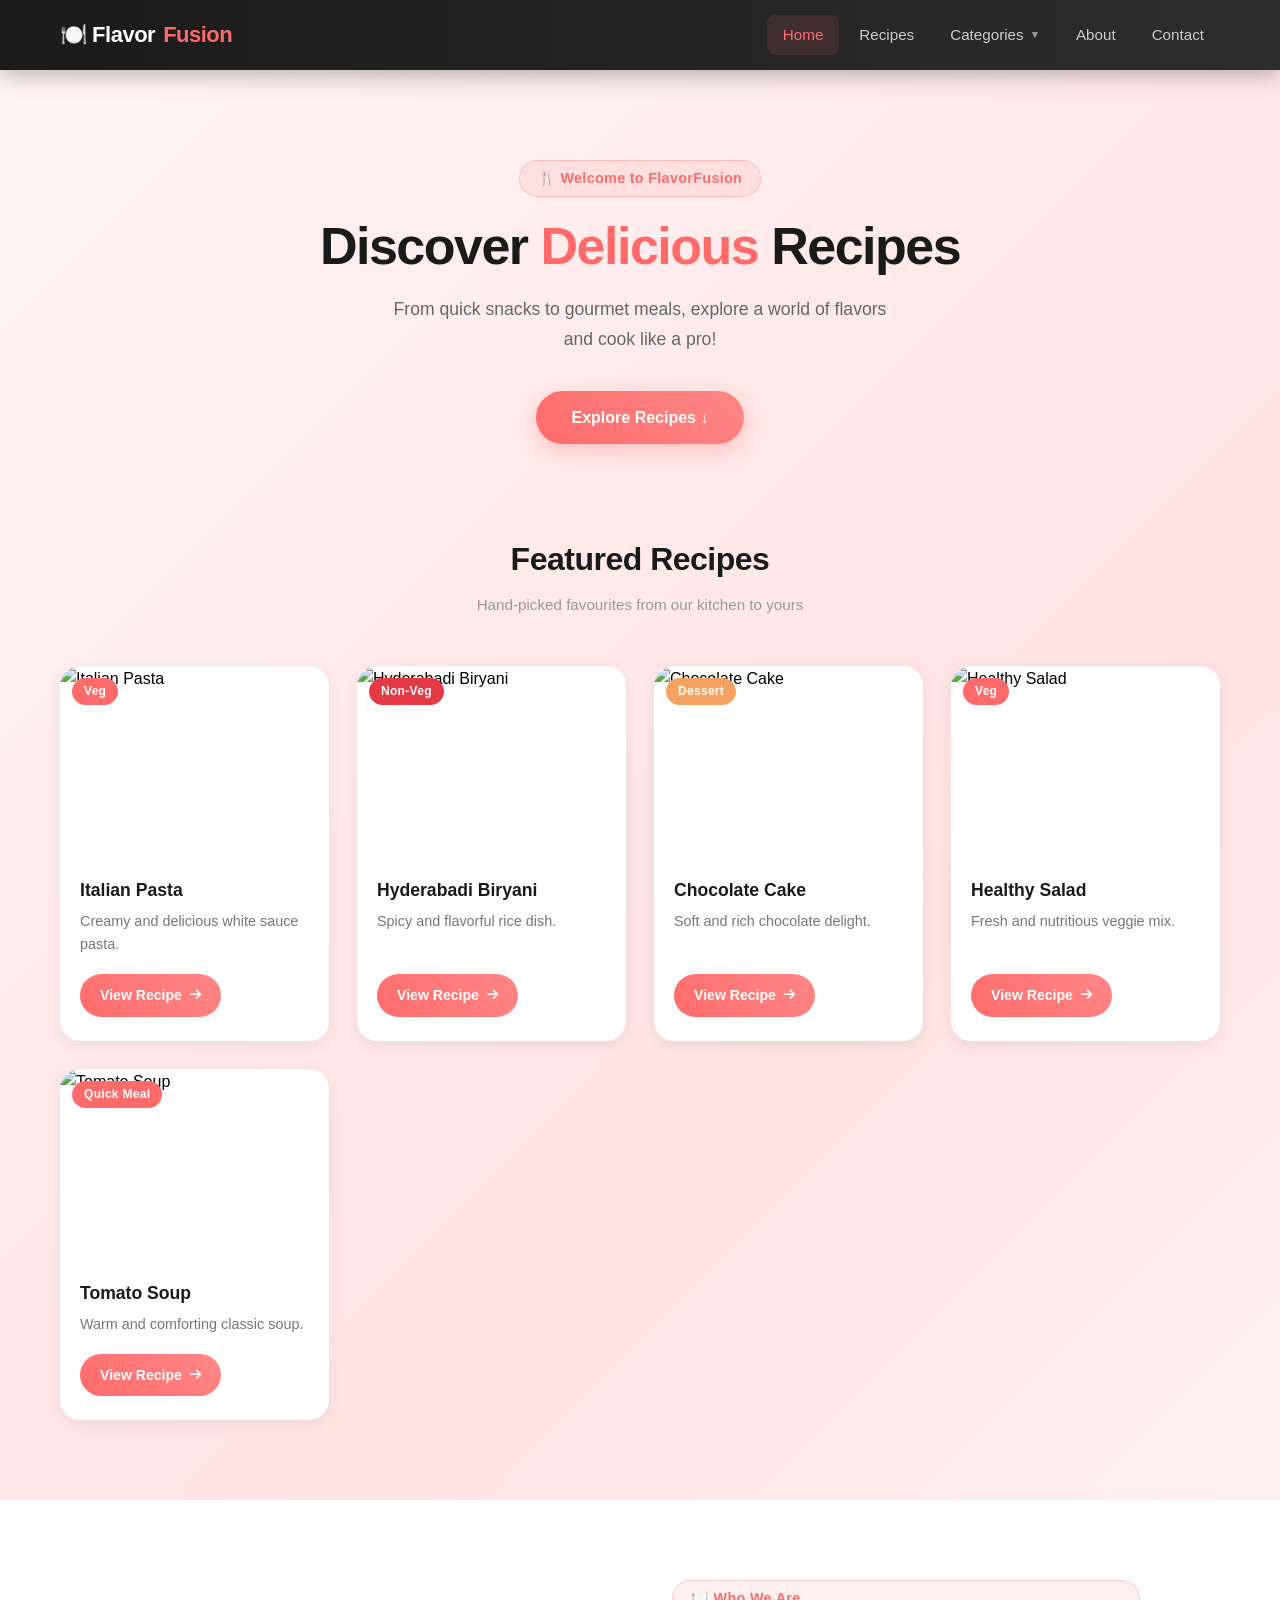
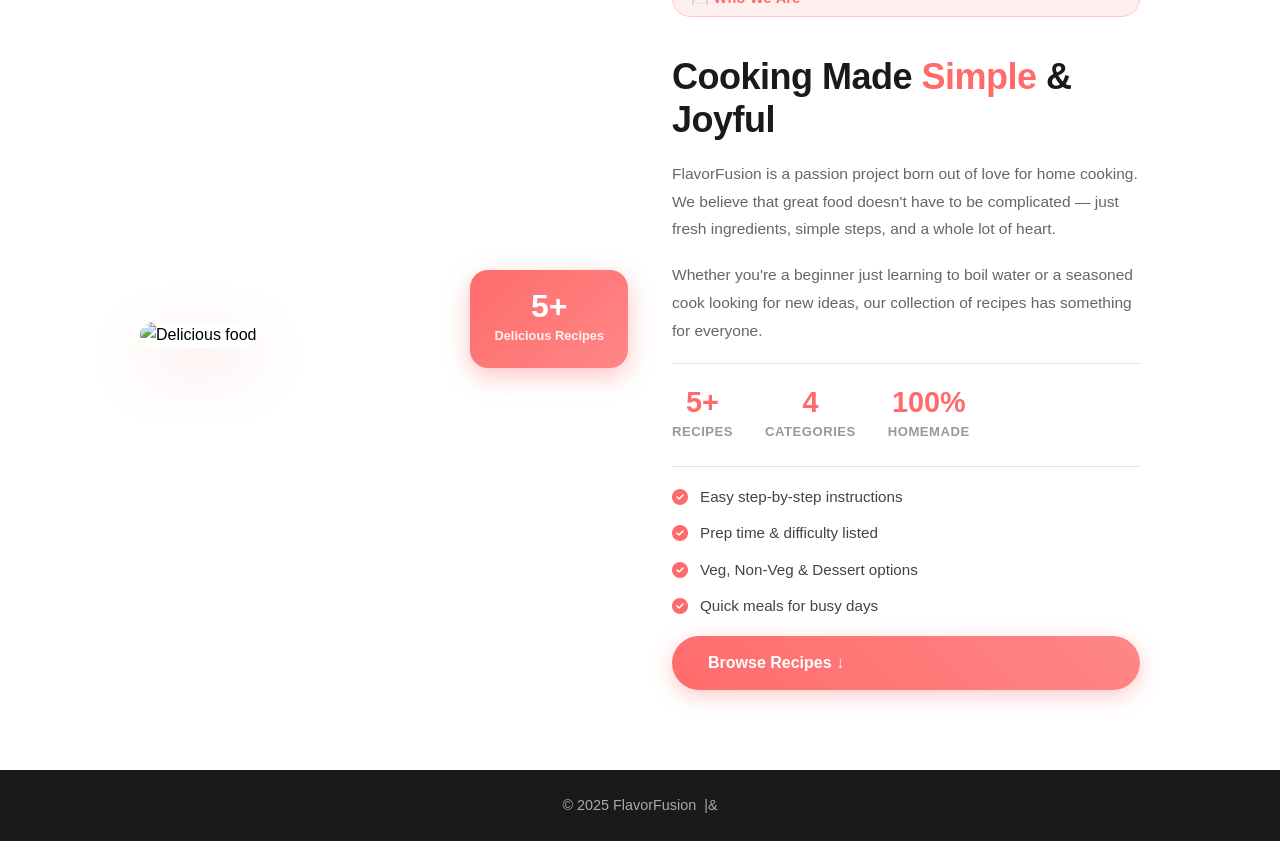
==== index.html @ 22a4b7c5 "Add files via upload" ====
<!DOCTYPE html>
<html lang="en">
<head>
    <meta charset="UTF-8">
    <meta name="viewport" content="width=device-width, initial-scale=1.0">
    <title>FlavorFusion - Home</title>
    <link rel="stylesheet" href="style.css">
    <link rel="stylesheet" href="https://cdnjs.cloudflare.com/ajax/libs/font-awesome/6.5.0/css/all.min.css">
</head>
<body>

<!-- ===== NAVBAR ===== -->
<nav class="navbar">
    <div class="logo">🍽️ Flavor<span>Fusion</span></div>
    <div class="nav-links">
        <a href="index.html" class="active">Home</a>
        <a href="recipe1.html">Recipes</a>
        <div class="dropdown">
            <input type="checkbox" id="dropdown-toggle" class="dropdown-checkbox">
            <label for="dropdown-toggle" class="dropdown-label">Categories <span class="caret">▼</span></label>
            <ul class="dropdown-content">
                <li><a href="#veg"><i class="fa-solid fa-leaf"></i> Veg</a></li>
                <li><a href="#non-veg"><i class="fa-solid fa-drumstick-bite"></i> Non-Veg</a></li>
                <li><a href="#desserts"><i class="fa-solid fa-cake-candles"></i> Desserts</a></li>
                <li><a href="#quick-meals"><i class="fa-solid fa-bolt"></i> Quick Meals</a></li>
            </ul>
        </div>
        <a href="#about">About</a>
        <a href="contact.html">Contact</a>
    </div>
</nav>

<!-- ===== HERO ===== -->
<div class="hero-content">
    <p class="hero-tag">🍴 Welcome to FlavorFusion</p>
    <h2>Discover <span class="highlight">Delicious</span> Recipes</h2>
    <p class="hero-sub">From quick snacks to gourmet meals, explore a world of flavors and cook like a pro!</p>
    <a href="#recipes" class="btn">Explore Recipes ↓</a>
</div>

<!-- ===== ALL RECIPES SECTION ===== -->
<section id="recipes">
    <h2 class="section-title">Featured Recipes</h2>
    <p class="section-sub">Hand-picked favourites from our kitchen to yours</p>

    <div class="recipes">

        <!-- VEG -->
        <div class="card" id="veg">
            <div class="card-img-wrap">
                <img src="https://images.unsplash.com/photo-1621996346565-e3dbc646d9a9?w=600&q=80" alt="Italian Pasta">
                <span class="card-tag">Veg</span>
            </div>
            <div class="card-body">
                <h3>Italian Pasta</h3>
                <p>Creamy and delicious white sauce pasta.</p>
                <a href="recipe1.html" class="card-btn">View Recipe <i class="fa-solid fa-arrow-right"></i></a>
            </div>
        </div>

        <!-- NON-VEG -->
        <div class="card" id="non-veg">
            <div class="card-img-wrap">
                <img src="https://images.unsplash.com/photo-1589302168068-964664d93dc0?w=600&q=80" alt="Hyderabadi Biryani">
                <span class="card-tag non-veg">Non-Veg</span>
            </div>
            <div class="card-body">
                <h3>Hyderabadi Biryani</h3>
                <p>Spicy and flavorful rice dish.</p>
                <a href="recipe2.html" class="card-btn">View Recipe <i class="fa-solid fa-arrow-right"></i></a>
            </div>
        </div>

        <!-- DESSERT -->
        <div class="card" id="desserts">
            <div class="card-img-wrap">
                <img src="https://images.unsplash.com/photo-1578985545062-69928b1d9587?w=600&q=80" alt="Chocolate Cake">
                <span class="card-tag dessert">Dessert</span>
            </div>
            <div class="card-body">
                <h3>Chocolate Cake</h3>
                <p>Soft and rich chocolate delight.</p>
                <a href="recipe3.html" class="card-btn">View Recipe <i class="fa-solid fa-arrow-right"></i></a>
            </div>
        </div>

        <!-- VEG -->
        <div class="card">
            <div class="card-img-wrap">
                <img src="https://images.unsplash.com/photo-1512621776951-a57141f2eefd?w=600&q=80" alt="Healthy Salad">
                <span class="card-tag">Veg</span>
            </div>
            <div class="card-body">
                <h3>Healthy Salad</h3>
                <p>Fresh and nutritious veggie mix.</p>
                <a href="recipe4.html" class="card-btn">View Recipe <i class="fa-solid fa-arrow-right"></i></a>
            </div>
        </div>

        <!-- QUICK MEAL -->
        <div class="card" id="quick-meals">
            <div class="card-img-wrap">
                <img src="https://images.unsplash.com/photo-1547592166-23ac45744acd?w=600&q=80" alt="Tomato Soup">
                <span class="card-tag quick">Quick Meal</span>
            </div>
            <div class="card-body">
                <h3>Tomato Soup</h3>
                <p>Warm and comforting classic soup.</p>
                <a href="recipe5.html" class="card-btn">View Recipe <i class="fa-solid fa-arrow-right"></i></a>
            </div>
        </div>

    </div>
</section>

<!-- ===== ABOUT SECTION ===== -->
<section id="about" class="about-section">
    <div class="about-container">

        <div class="about-image">
            <img src="https://images.unsplash.com/photo-1504674900247-0877df9cc836?w=700&q=80" alt="Delicious food">
            <div class="about-badge">
                <span class="badge-number">5+</span>
                <span class="badge-text">Delicious Recipes</span>
            </div>
        </div>

        <div class="about-content">
            <p class="hero-tag">🍽️ Who We Are</p>
            <h2>Cooking Made <span class="highlight">Simple</span> & Joyful</h2>
            <p class="about-desc">FlavorFusion is a passion project born out of love for home cooking. We believe that great food doesn't have to be complicated — just fresh ingredients, simple steps, and a whole lot of heart.</p>
            <p class="about-desc">Whether you're a beginner just learning to boil water or a seasoned cook looking for new ideas, our collection of recipes has something for everyone.</p>

            <div class="about-stats">
                <div class="stat">
                    <span class="stat-number">5+</span>
                    <span class="stat-label">Recipes</span>
                </div>
                <div class="stat">
                    <span class="stat-number">4</span>
                    <span class="stat-label">Categories</span>
                </div>
                <div class="stat">
                    <span class="stat-number">100%</span>
                    <span class="stat-label">Homemade</span>
                </div>
            </div>

            <div class="about-features">
                <div class="about-feature">
                    <i class="fa-solid fa-circle-check"></i>
                    <span>Easy step-by-step instructions</span>
                </div>
                <div class="about-feature">
                    <i class="fa-solid fa-circle-check"></i>
                    <span>Prep time & difficulty listed</span>
                </div>
                <div class="about-feature">
                    <i class="fa-solid fa-circle-check"></i>
                    <span>Veg, Non-Veg & Dessert options</span>
                </div>
                <div class="about-feature">
                    <i class="fa-solid fa-circle-check"></i>
                    <span>Quick meals for busy days</span>
                </div>
            </div>

            <a href="#recipes" class="btn">Browse Recipes ↓</a>
        </div>

    </div>
</section>

<!-- ===== FOOTER ===== -->
<footer>
    <p>© 2025 FlavorFusion &nbsp;|&
---- style.css ----
* {
  margin: 0;
  padding: 0;
  box-sizing: border-box;
}

/* ===== BODY ===== */
body {
  font-family: 'Segoe UI', Arial, sans-serif;
  line-height: 1.6;
  background: linear-gradient(135deg, #fff5f5 0%, #ffe3e3 50%, #ffffff 100%);
  min-height: 100vh;
}

/* ========================================
   ===== NAVBAR =====
   ======================================== */

.navbar {
  display: flex;
  justify-content: space-between;
  align-items: center;
  padding: 0 60px;
  height: 70px;
  background: linear-gradient(90deg, #1a1a1a 0%, #2d2d2d 100%);
  box-shadow: 0 4px 24px rgba(0, 0, 0, 0.3);
  position: sticky;
  top: 0;
  z-index: 999;
}

.logo {
  font-size: 22px;
  font-weight: 800;
  color: #ffffff;
  letter-spacing: -0.5px;
  display: flex;
  align-items: center;
  gap: 8px;
  text-decoration: none;
  cursor: default;
  white-space: nowrap;
}

.logo span {
  color: #ff6b6b;
}

.nav-links {
  display: flex;
  align-items: center;
  gap: 4px;
}

.nav-links a {
  text-decoration: none;
  color: #cccccc;
  font-weight: 500;
  font-size: 0.95rem;
  padding: 8px 16px;
  border-radius: 8px;
  position: relative;
  transition: color 0.25s ease, background 0.25s ease;
  white-space: nowrap;
}

.nav-links a:hover {
  color: #ffffff;
  background: rgba(255, 107, 107, 0.18);
}

.nav-links a.active {
  color: #ff6b6b;
  background: rgba(255, 107, 107, 0.12);
}

.nav-links > a::after {
  content: "";
  position: absolute;
  bottom: 4px;
  left: 50%;
  transform: translateX(-50%);
  width: 0;
  height: 2px;
  background: #ff6b6b;
  border-radius: 2px;
  transition: width 0.3s ease;
}

.nav-links > a:hover::after {
  width: 40%;
}

/* ===== DROPDOWN ===== */
.dropdown {
  position: relative;
}

/* Hide the checkbox itself */
.dropdown-checkbox {
  display: none;
}

/* Label styled exactly like a nav link */
.dropdown-label {
  text-decoration: none;
  color: #cccccc;
  font-weight: 500;
  font-size: 0.95rem;
  padding: 8px 16px;
  border-radius: 8px;
  cursor: pointer;
  display: flex;
  align-items: center;
  gap: 6px;
  transition: color 0.25s ease, background 0.25s ease;
  white-space: nowrap;
}

.dropdown-label:hover {
  color: #ffffff;
  background: rgba(255, 107, 107, 0.18);
}

.caret {
  font-size: 0.65rem;
  opacity: 0.7;
  transition: transform 0.3s ease;
  display: inline-block;
}

/* Rotate caret when checkbox is checked */
.dropdown-checkbox:checked ~ .dropdown-label .caret {
  transform: rotate(180deg);
}

.dropdown-content {
  position: absolute;
  top: calc(100% + 10px);
  right: 0;
  background: #ffffff;
  min-width: 190px;
  border-radius: 14px;
  box-shadow: 0 12px 40px rgba(0, 0, 0, 0.18);
  display: none;
  z-index: 1000;
  overflow: hidden;
  border: 1px solid #f0ddd9;
  list-style: none;
  padding: 0;
  margin: 0;
}

.dropdown-content li {
  margin: 0;
  padding: 0;
  border-bottom: 1px solid #fdf0ee;
}

.dropdown-content li:last-child {
  border-bottom: none;
}

/* Show on hover (desktop) */
.dropdown:hover .dropdown-content {
  display: block;
  animation: fadeSlideDown 0.2s ease;
}

/* Show on click/tap via checkbox (mobile & file://) */
.dropdown-checkbox:checked ~ .dropdown-content {
  display: block;
  animation: fadeSlideDown 0.2s ease;
}

@keyframes fadeSlideDown {
  from { opacity: 0; transform: translateY(-8px); }
  to   { opacity: 1; transform: translateY(0); }
}

.dropdown-content li a {
  display: flex;
  align-items: center;
  gap: 12px;
  padding: 13px 18px;
  color: #333;
  text-decoration: none;
  font-size: 0.93rem;
  font-weight: 500;
  transition: background 0.2s ease, color 0.2s ease, padding-left 0.2s ease;
  background: transparent;
}

.dropdown-content li a:hover {
  background: #fff5f5;
  color: #ff6b6b;
  padding-left: 24px;
}

.dropdown-content li a::after {
  display: none;
}

.dropdown-content i {
  color: #ff6b6b;
  width: 18px;
  font-size: 0.9rem;
}

/* ========================================
   ===== HERO =====
   ======================================== */

.hero-content {
  text-align: center;
  padding: 90px 20px 70px;
}

.hero-tag {
  display: inline-block;
  background: rgba(255, 107, 107, 0.1);
  color: #ff6b6b;
  border: 1px solid rgba(255, 107, 107, 0.3);
  border-radius: 50px;
  padding: 6px 18px;
  font-size: 0.9rem;
  font-weight: 600;
  margin-bottom: 20px;
  letter-spacing: 0.3px;
}

.hero-content h2 {
  font-size: 52px;
  font-weight: 800;
  color: #1a1a1a;
  margin-bottom: 18px;
  letter-spacing: -1.5px;
  line-height: 1.15;
}

.highlight {
  color: #ff6b6b;
}

.hero-sub {
  font-size: 1.1rem;
  color: #666;
  margin-bottom: 36px;
  max-width: 520px;
  margin-left: auto;
  margin-right: auto;
  line-height: 1.7;
}

.btn {
  display: inline-block;
  padding: 14px 36px;
  background: linear-gradient(45deg, #ff6b6b, #ff8787);
  color: white;
  text-decoration: none;
  border-radius: 50px;
  font-weight: 700;
  font-size: 1rem;
  transition: transform 0.3s ease, box-shadow 0.3s ease;
  box-shadow: 0 6px 20px rgba(255, 107, 107, 0.35);
}

.btn:hover {
  transform: translateY(-3px);
  box-shadow: 0 12px 28px rgba(255, 107, 107, 0.45);
}

/* ========================================
   ===== RECIPES SECTION =====
   ======================================== */

#recipes {
  padding: 20px 60px 80px;
}

.section-title {
  text-align: center;
  font-size: 32px;
  font-weight: 800;
  color: #1a1a1a;
  margin-bottom: 8px;
  letter-spacing: -0.5px;
}

.section-sub {
  text-align: center;
  color: #999;
  font-size: 0.95rem;
  margin-bottom: 48px;
}

/* ===== GRID ===== */
.recipes {
  display: grid;
  grid-template-columns: repeat(auto-fit, minmax(260px, 1fr));
  gap: 28px;
}

/* ===== CARD ===== */
.card {
  background: #ffffff;
  border-radius: 20px;
  overflow: hidden;
  box-shadow: 0 4px 16px rgba(0, 0, 0, 0.07);
  transition: transform 0.3s ease, box-shadow 0.3s ease;
  cursor: pointer;
  display: flex;
  flex-direction: column;
}

.card:hover {
  transform: translateY(-10px);
  box-shadow: 0 20px 48px rgba(255, 107, 107, 0.22);
}

.card-img-wrap {
  position: relative;
  width: 100%;
  height: 190px;
  overflow: hidden;
}

.card-img-wrap img {
  width: 100%;
  height: 100%;
  object-fit: cover;
  transition: transform 0.4s ease;
}

.card:hover .card-img-wrap img {
  transform: scale(1.08);
}

.card-tag {
  position: absolute;
  top: 12px;
  left: 12px;
  background: #ff6b6b;
  color: white;
  font-size: 0.75rem;
  font-weight: 700;
  padding: 4px 12px;
  border-radius: 50px;
  letter-spacing: 0.3px;
}

.card-tag.non-veg  { background: #e63946; }
.card-tag.dessert  { background: #f4a261; }

.card-body {
  padding: 20px 20px 24px;
  display: flex;
  flex-direction: column;
  flex: 1;
}

.card-body h3 {
  font-size: 1.1rem;
  font-weight: 700;
  color: #1a1a1a;
  margin-bottom: 6px;
}

.card-body p {
  color: #777;
  font-size: 0.9rem;
  margin-bottom: 18px;
  flex: 1;
}

.card-btn {
  display: inline-flex;
  align-items: center;
  gap: 8px;
  padding: 10px 20px;
  background: linear-gradient(45deg, #ff6b6b, #ff8787);
  color: white;
  text-decoration: none;
  border-radius: 50px;
  font-size: 0.88rem;
  font-weight: 600;
  transition: background 0.3s ease, transform 0.3s ease, box-shadow 0.3s ease;
  align-self: flex-start;
}

.card-btn:hover {
  background: linear-gradient(45deg, #e63946, #ff6b6b);
  transform: translateX(3px);
  box-shadow: 0 6px 16px rgba(255, 107, 107, 0.35);
}

.card-btn i {
  font-size: 0.8rem;
  transition: transform 0.3s ease;
}

.card-btn:hover i {
  transform: translateX(3px);
}

/* ========================================
   ===== RECIPE PAGE =====
   ======================================== */

.recipe-page {
  max-width: 960px;
  margin: 50px auto 80px;
  padding: 0 24px;
  text-align: center;
}

/* Back link */
.back-link {
  display: inline-flex;
  align-items: center;
  gap: 8px;
  color: #ff6b6b;
  text-decoration: none;
  font-weight: 600;
  font-size: 0.9rem;
  margin-bottom: 28px;
  padding: 8px 16px;
  border-radius: 50px;
  border: 1.5px solid #ffd0d0;
  background: #fff;
  transition: background 0.2s ease, transform 0.2s ease;
}

.back-link:hover {
  background: #fff5f5;
  transform: translateX(-3px);
}

.recipe-title {
  font-size: 42px;
  font-weight: 800;
  color: #1a1a1a;
  margin-bottom: 28px;
  letter-spacing: -1px;
}

.recipe-img {
  width: 100%;
  max-width: 620px;
  height: 380px;
  object-fit: cover;
  border-radius: 24px;
  box-shadow: 0 20px 60px rgba(255, 107, 107, 0.25);
  transition: transform 0.4s ease, box-shadow 0.4s ease;
  display: block;
  margin: 0 auto 36px;
}

.recipe-img:hover {
  transform: scale(1.02);
  box-shadow: 0 28px 70px rgba(255, 107, 107, 0.35);
}

/* Badge row */
.recipe-details {
  display: flex;
  justify-content: center;
  gap: 16px;
  flex-wrap: wrap;
  margin-bottom: 48px;
}

.recipe-details p {
  background: #ffffff;
  border: 1.5px solid #ffd0d0;
  border-radius: 50px;
  padding: 10px 22px;
  font-size: 0.95rem;
  color: #444;
  box-shadow: 0 4px 12px rgba(255, 107, 107, 0.1);
  display: flex;
  align-items: center;
  gap: 8px;
}

.recipe-details p strong {
  color: #ff6b6b;
}

/* Recipe container */
.recipe-container {
  display: grid;
  grid-template-columns: 1fr 1fr;
  gap: 28px;
  text-align: left;
}

/* Ingredients card */
.ingredients {
  background: linear-gradient(145deg, #fff8f8, #ffffff);
  border: 1.5px solid #ffdede;
  border-radius: 22px;
  padding: 32px;
  box-shadow: 0 8px 30px rgba(255, 107, 107, 0.1);
  transition: transform 0.3s ease, box-shadow 0.3s ease;
  position: relative;
  overflow: hidden;
}

.ingredients::before {
  content: "🥣";
  position: absolute;
  top: 16px;
  right: 20px;
  font-size: 36px;
  opacity: 0.15;
}

.ingredients:hover {
  transform: translateY(-6px);
  box-shadow: 0 16px 40px rgba(255, 107, 107, 0.2);
}

/* Steps card */
.steps {
  background: linear-gradient(145deg, #fff4f0, #ffffff);
  border: 1.5px solid #ffd0bb;
  border-radius: 22px;
  padding: 32px;
  box-shadow: 0 8px 30px rgba(255, 107, 107, 0.1);
  transition: transform 0.3s ease, box-shadow 0.3s ease;
  position: relative;
  overflow: hidden;
}

.steps::before {
  content: "👨‍🍳";
  position: absolute;
  top: 16px;
  right: 20px;
  font-size: 36px;
  opacity: 0.15;
}

.steps:hover {
  transform: translateY(-6px);
  box-shadow: 0 16px 40px rgba(255, 107, 107, 0.2);
}

.ingredients h2,
.steps h2 {
  font-size: 1.4rem;
  font-weight: 700;
  margin-bottom: 20px;
  color: #ff6b6b;
  padding-bottom: 12px;
  border-bottom: 2px dashed #ffd0d0;
}

.ingredients ul {
  list-style: none;
  padding: 0;
}

.ingredients ul li {
  padding: 9px 0 9px 28px;
  color: #444;
  font-size: 0.97rem;
  border-bottom: 1px solid #fff0f0;
  position: relative;
  transition: color 0.2s ease, padding-left 0.2s ease;
}

.ingredients ul li::before {
  content: "✦";
  position: absolute;
  left: 0;
  color: #ff6b6b;
  font-size: 0.7rem;
  top: 12px;
}

.ingredients ul li:last-child { border-bottom: none; }

.ingredients ul li:hover {
  color: #ff6b6b;
  padding-left: 34px;
}

.steps ol {
  list-style: none;
  padding: 0;
  counter-reset: steps-counter;
}

.steps ol li {
  counter-increment: steps-counter;
  padding: 10px 0 10px 44px;
  color: #444;
  font-size: 0.97rem;
  border-bottom: 1px solid #fff0ee;
  position: relative;
  transition: color 0.2s ease;
}

.steps ol li::before {
  content: counter(steps-counter);
  position: absolute;
  left: 0;
  top: 10px;
  background: linear-gradient(135deg, #ff6b6b, #ff8787);
  color: white;
  width: 26px;
  height: 26px;
  border-radius: 50%;
  display: flex;
  align-items: center;
  justify-content: center;
  font-size: 0.75rem;
  font-weight: 700;
}

.steps ol li:last-child { border-bottom: none; }
.steps ol li:hover { color: #e63946; }

/* ===== RECIPE NAV (prev/next) ===== */
.recipe-nav {
  display: flex;
  justify-content: space-between;
  align-items: center;
  margin-top: 48px;
  gap: 16px;
  flex-wrap: wrap;
}

.recipe-nav a {
  display: inline-flex;
  align-items: center;
  gap: 8px;
  padding: 12px 24px;
  background: #ffffff;
  border: 1.5px solid #ffd0d0;
  border-radius: 50px;
  color: #ff6b6b;
  text-decoration: none;
  font-weight: 600;
  font-size: 0.9rem;
  transition: background 0.2s ease, transform 0.2s ease, box-shadow 0.2s ease;
}

.recipe-nav a:hover {
  background: #fff5f5;
  box-shadow: 0 6px 16px rgba(255, 107, 107, 0.15);
  transform: translateY(-2px);
}

.recipe-nav a.prev:hover { transform: translateX(-3px); }
.recipe-nav a.next:hover { transform: translateX(3px); }

/* ========================================
   ===== ABOUT SECTION =====
   ======================================== */

.about-section {
  padding: 80px 60px;
  background: #ffffff;
}

.about-container {
  display: grid;
  grid-template-columns: 1fr 1fr;
  gap: 64px;
  max-width: 1000px;
  margin: 0 auto;
  align-items: center;
}

/* Image side */
.about-image {
  position: relative;
}

.about-image img {
  width: 100%;
  height: 480px;
  object-fit: cover;
  border-radius: 24px;
  box-shadow: 0 20px 60px rgba(255, 107, 107, 0.2);
}

.about-badge {
  position: absolute;
  bottom: -20px;
  right: -20px;
  background: linear-gradient(135deg, #ff6b6b, #ff8787);
  color: white;
  padding: 20px 24px;
  border-radius: 18px;
  text-align: center;
  box-shadow: 0 8px 24px rgba(255, 107, 107, 0.4);
}

.badge-number {
  display: block;
  font-size: 2rem;
  font-weight: 800;
  line-height: 1;
}

.badge-text {
  font-size: 0.8rem;
  font-weight: 600;
  opacity: 0.9;
}

/* Content side */
.about-content {
  display: flex;
  flex-direction: column;
  gap: 18px;
}

.about-content h2 {
  font-size: 36px;
  font-weight: 800;
  color: #1a1a1a;
  letter-spacing: -0.5px;
  line-height: 1.2;
}

.about-desc {
  color: #666;
  font-size: 0.97rem;
  line-height: 1.8;
}

/* Stats row */
.about-stats {
  display: flex;
  gap: 32px;
  padding: 24px 0;
  border-top: 1px solid #f0ddd9;
  border-bottom: 1px solid #f0ddd9;
}

.stat {
  display: flex;
  flex-direction: column;
  align-items: center;
  gap: 4px;
}

.stat-number {
  font-size: 1.8rem;
  font-weight: 800;
  color: #ff6b6b;
  line-height: 1;
}

.stat-label {
  font-size: 0.82rem;
  color: #999;
  font-weight: 600;
  text-transform: uppercase;
  letter-spacing: 0.5px;
}

/* Feature checklist */
.about-features {
  display: flex;
  flex-direction: column;
  gap: 12px;
}

.about-feature {
  display: flex;
  align-items: center;
  gap: 12px;
  font-size: 0.95rem;
  color: #444;
}

.about-feature i {
  color: #ff6b6b;
  font-size: 1rem;
  flex-shrink: 0;
}

/* ========================================
   ===== CONTACT PAGE =====
   ======================================== */

.contact-section {
  padding: 20px 60px 80px;
}

.contact-container {
  display: grid;
  grid-template-columns: 1fr 1.5fr;
  gap: 40px;
  max-width: 960px;
  margin: 0 auto;
  align-items: start;
}

/* Info column */
.contact-info {
  display: flex;
  flex-direction: column;
  gap: 20px;
}

.contact-item {
  display: flex;
  align-items: flex-start;
  gap: 18px;
  background: #ffffff;
  padding: 20px 24px;
  border-radius: 16px;
  border: 1.5px solid #ffd0d0;
  box-shadow: 0 4px 16px rgba(255, 107, 107, 0.08);
  transition: transform 0.2s ease, box-shadow 0.2s ease;
}

.contact-item:hover {
  transform: translateY(-4px);
  box-shadow: 0 10px 28px rgba(255, 107, 107, 0.15);
}

.contact-item i {
  font-size: 1.2rem;
  color: #ff6b6b;
  margin-top: 4px;
  width: 22px;
  flex-shrink: 0;
}

.contact-item h4 {
  font-size: 0.82rem;
  font-weight: 700;
  color: #ff6b6b;
  text-transform: uppercase;
  letter-spacing: 0.5px;
  margin-bottom: 4px;
}

.contact-item p {
  color: #555;
  font-size: 0.93rem;
  margin: 0;
}

.contact-item p a {
  color: #555;
  text-decoration: none;
}

.contact-item p a:hover {
  color: #ff6b6b;
}

/* Form column */
.contact-form {
  background: #ffffff;
  padding: 36px;
  border-radius: 22px;
  border: 1.5px solid #ffd0d0;
  box-shadow: 0 8px 30px rgba(255, 107, 107, 0.1);
  display: flex;
  flex-direction: column;
  gap: 18px;
}

.form-group {
  display: flex;
  flex-direction: column;
  gap: 7px;
}

.form-group label {
  font-size: 0.88rem;
  font-weight: 600;
  color: #444;
}

.form-group input,
.form-group textarea {
  padding: 12px 16px;
  border: 1.5px solid #ffd0d0;
  border-radius: 10px;
  font-size: 0.93rem;
  font-family: inherit;
  color: #333;
  background: #fff9f9;
  outline: none;
  transition: border-color 0.2s ease, box-shadow 0.2s ease;
  resize: none;
  width: 100%;
}

.form-group input:focus,
.form-group textarea:focus {
  border-color: #ff6b6b;
  box-shadow: 0 0 0 3px rgba(255, 107, 107, 0.12);
}

.contact-form .btn {
  align-self: flex-start;
  display: inline-flex;
  align-items: center;
  gap: 10px;
  border: none;
  cursor: pointer;
  font-family: inherit;
  font-size: 1rem;
}

/* ===== FOOTER ===== */
footer {
  text-align: center;
  padding: 24px;
  background: #1a1a1a;
  color: #aaa;
  font-size: 0.9rem;
}

/* ========================================
   ===== RESPONSIVE — TABLET (1024px) =====
   ======================================== */
@media (max-width: 1024px) {
  .navbar {
    padding: 0 30px;
  }

  #recipes {
    padding: 20px 30px 60px;
  }

  .hero-content h2 {
    font-size: 42px;
  }

  .recipe-page {
    padding: 0 32px;
  }

  .recipe-img {
    height: 320px;
  }
}

/* ========================================
   ===== RESPONSIVE — MOBILE (768px) =====
   ======================================== */
@media (max-width: 768px) {

  /* Navbar */
  .navbar {
    padding: 14px 20px;
    height: auto;
    flex-direction: column;
    align-items: flex-start;
    gap: 10px;
  }

  .nav-links {
    flex-wrap: wrap;
    gap: 4px;
    width: 100%;
  }

  .nav-links a {
    font-size: 0.88rem;
    padding: 6px 12px;
  }

  /* Hero */
  .hero-content {
    padding: 60px 20px 50px;
  }

  .hero-content h2 {
    font-size: 32px;
    letter-spacing: -0.5px;
  }

  .hero-sub {
    font-size: 1rem;
  }

  /* Recipes */
  #recipes {
    padding: 20px 16px 50px;
  }

  .recipes {
    grid-template-columns: 1fr 1fr;
    gap: 16px;
  }

  .card-img-wrap {
    height: 150px;
  }

  /* Recipe page */
  .recipe-page {
    margin: 30px auto 60px;
    padding: 0 16px;
  }

  .recipe-title {
    font-size: 28px;
  }

  .recipe-img {
    height: 220px;
    border-radius: 16px;
  }

  .contact-section {
    padding: 40px 16px 60px;
  }

  .contact-container {
    grid-template-columns: 1fr;
  }

  .contact-section {
    padding: 20px 16px 60px;
  }

  .contact-container {
    grid-template-columns: 1fr;
  }

  .contact-form {
    padding: 24px;
  }

  .recipe-container {
    grid-template-columns: 1fr;
    gap: 20px;
  }

  .recipe-details {
    gap: 10px;
  }

  .recipe-details p {
    padding: 8px 16px;
    font-size: 0.88rem;
  }

  .recipe-nav {
    flex-direction: column;
    align-items: stretch;
  }

  .recipe-nav a {
    justify-content: center;
  }
}

/* ========================================
   ===== RESPONSIVE — SMALL (480px) =====
   ======================================== */
@media (max-width: 480px) {
  .hero-content h2 {
    font-size: 26px;
  }

  .recipes {
    grid-template-columns: 1fr;
  }

  .section-title {
    font-size: 24px;
  }

  .recipe-title {
    font-size: 24px;
  }

  .recipe-img {
    height: 180px;
  }

  .ingredients,
  .steps {
    padding: 20px;
  }

  .navbar {
    padding: 12px 16px;
  }
}
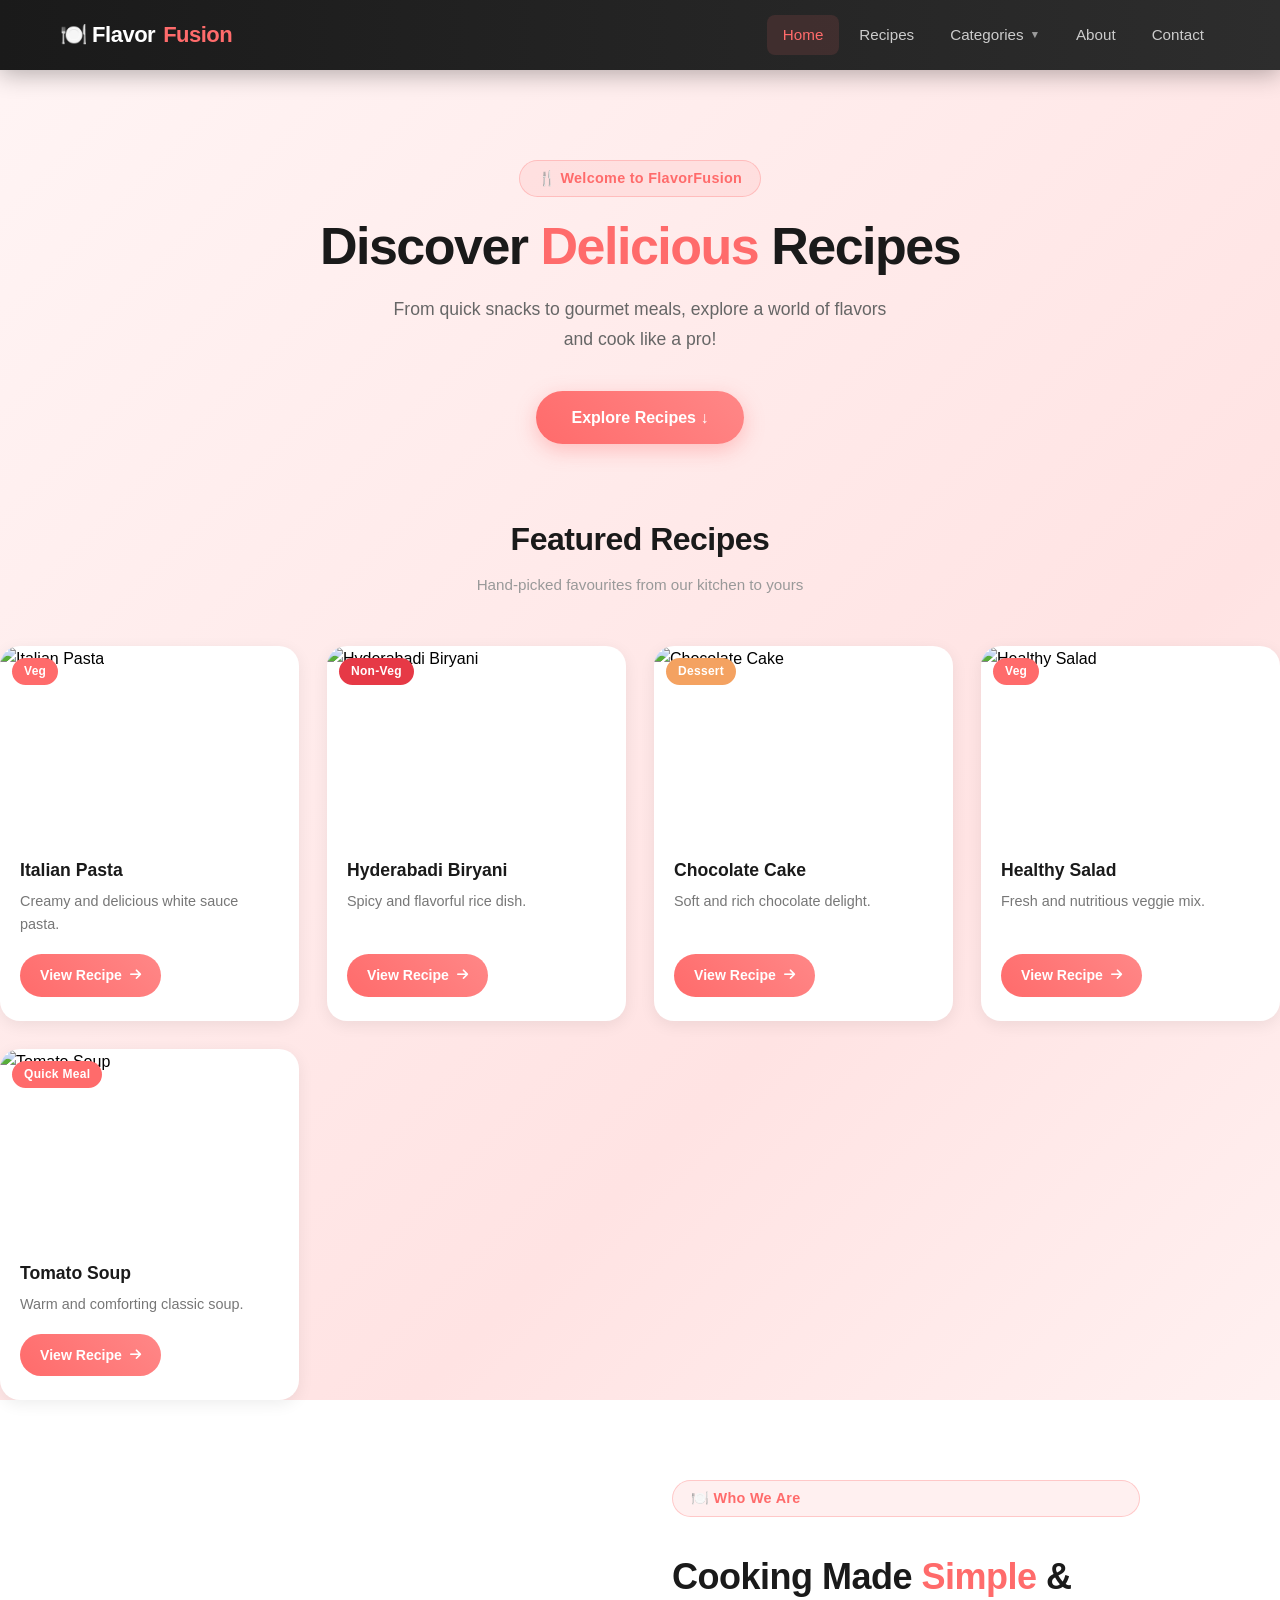
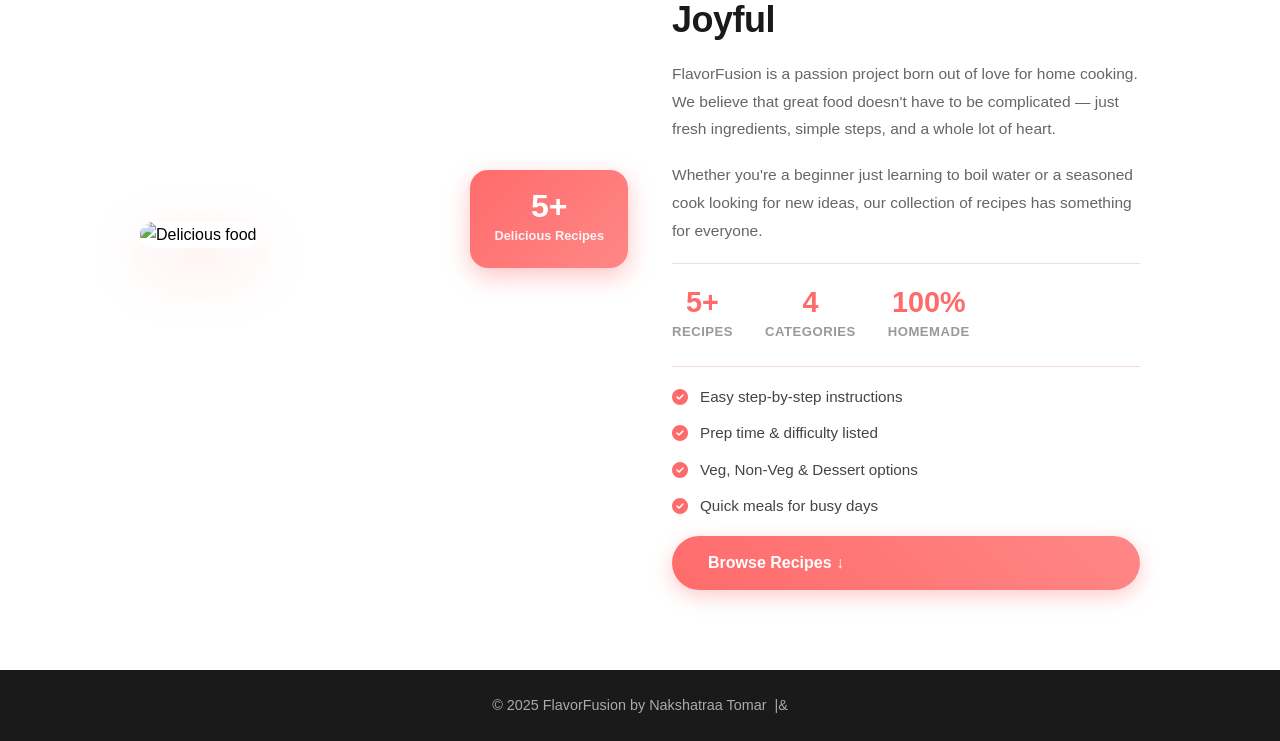
==== commit c073c787: "Update index.html" ====
--- a/index.html
+++ b/index.html
@@ -9,7 +9,7 @@
 </head>
 <body>
 
-<!-- ===== NAVBAR ===== -->
+
 <nav class="navbar">
     <div class="logo">🍽️ Flavor<span>Fusion</span></div>
     <div class="nav-links">
@@ -30,7 +30,7 @@
     </div>
 </nav>
 
-<!-- ===== HERO ===== -->
+
 <div class="hero-content">
     <p class="hero-tag">🍴 Welcome to FlavorFusion</p>
     <h2>Discover <span class="highlight">Delicious</span> Recipes</h2>
@@ -38,8 +38,7 @@
     <a href="#recipes" class="btn">Explore Recipes ↓</a>
 </div>
 
-<!-- ===== ALL RECIPES SECTION ===== -->
-<section id="recipes">
+
     <h2 class="section-title">Featured Recipes</h2>
     <p class="section-sub">Hand-picked favourites from our kitchen to yours</p>
 
@@ -58,7 +57,7 @@
             </div>
         </div>
 
-        <!-- NON-VEG -->
+        
         <div class="card" id="non-veg">
             <div class="card-img-wrap">
                 <img src="https://images.unsplash.com/photo-1589302168068-964664d93dc0?w=600&q=80" alt="Hyderabadi Biryani">
@@ -71,7 +70,7 @@
             </div>
         </div>
 
-        <!-- DESSERT -->
+        
         <div class="card" id="desserts">
             <div class="card-img-wrap">
                 <img src="https://images.unsplash.com/photo-1578985545062-69928b1d9587?w=600&q=80" alt="Chocolate Cake">
@@ -84,7 +83,7 @@
             </div>
         </div>
 
-        <!-- VEG -->
+        
         <div class="card">
             <div class="card-img-wrap">
                 <img src="https://images.unsplash.com/photo-1512621776951-a57141f2eefd?w=600&q=80" alt="Healthy Salad">
@@ -97,7 +96,7 @@
             </div>
         </div>
 
-        <!-- QUICK MEAL -->
+        
         <div class="card" id="quick-meals">
             <div class="card-img-wrap">
                 <img src="https://images.unsplash.com/photo-1547592166-23ac45744acd?w=600&q=80" alt="Tomato Soup">
@@ -113,7 +112,7 @@
     </div>
 </section>
 
-<!-- ===== ABOUT SECTION ===== -->
+
 <section id="about" class="about-section">
     <div class="about-container">
 
@@ -171,6 +170,6 @@
     </div>
 </section>
 
-<!-- ===== FOOTER ===== -->
+
 <footer>
-    <p>© 2025 FlavorFusion &nbsp;|&+    <p>© 2025 FlavorFusion by Nakshatraa Tomar &nbsp;|&
--- a/style.css
+++ b/style.css
@@ -4,7 +4,7 @@
   box-sizing: border-box;
 }
 
-/* ===== BODY ===== */
+
 body {
   font-family: 'Segoe UI', Arial, sans-serif;
   line-height: 1.6;
@@ -12,9 +12,7 @@
   min-height: 100vh;
 }
 
-/* ========================================
-   ===== NAVBAR =====
-   ======================================== */
+
 
 .navbar {
   display: flex;
@@ -91,17 +89,17 @@
   width: 40%;
 }
 
-/* ===== DROPDOWN ===== */
+
 .dropdown {
   position: relative;
 }
 
-/* Hide the checkbox itself */
+
 .dropdown-checkbox {
   display: none;
 }
 
-/* Label styled exactly like a nav link */
+
 .dropdown-label {
   text-decoration: none;
   color: #cccccc;
@@ -129,7 +127,7 @@
   display: inline-block;
 }
 
-/* Rotate caret when checkbox is checked */
+
 .dropdown-checkbox:checked ~ .dropdown-label .caret {
   transform: rotate(180deg);
 }
@@ -161,13 +159,13 @@
   border-bottom: none;
 }
 
-/* Show on hover (desktop) */
+
 .dropdown:hover .dropdown-content {
   display: block;
   animation: fadeSlideDown 0.2s ease;
 }
 
-/* Show on click/tap via checkbox (mobile & file://) */
+
 .dropdown-checkbox:checked ~ .dropdown-content {
   display: block;
   animation: fadeSlideDown 0.2s ease;
@@ -207,9 +205,7 @@
   font-size: 0.9rem;
 }
 
-/* ========================================
-   ===== HERO =====
-   ======================================== */
+
 
 .hero-content {
   text-align: center;
@@ -270,9 +266,7 @@
   box-shadow: 0 12px 28px rgba(255, 107, 107, 0.45);
 }
 
-/* ========================================
-   ===== RECIPES SECTION =====
-   ======================================== */
+
 
 #recipes {
   padding: 20px 60px 80px;
@@ -294,14 +288,14 @@
   margin-bottom: 48px;
 }
 
-/* ===== GRID ===== */
+
 .recipes {
   display: grid;
   grid-template-columns: repeat(auto-fit, minmax(260px, 1fr));
   gap: 28px;
 }
 
-/* ===== CARD ===== */
+
 .card {
   background: #ffffff;
   border-radius: 20px;
@@ -403,9 +397,7 @@
   transform: translateX(3px);
 }
 
-/* ========================================
-   ===== RECIPE PAGE =====
-   ======================================== */
+
 
 .recipe-page {
   max-width: 960px;
@@ -414,7 +406,7 @@
   text-align: center;
 }
 
-/* Back link */
+
 .back-link {
   display: inline-flex;
   align-items: center;
@@ -461,7 +453,7 @@
   box-shadow: 0 28px 70px rgba(255, 107, 107, 0.35);
 }
 
-/* Badge row */
+
 .recipe-details {
   display: flex;
   justify-content: center;
@@ -487,7 +479,7 @@
   color: #ff6b6b;
 }
 
-/* Recipe container */
+
 .recipe-container {
   display: grid;
   grid-template-columns: 1fr 1fr;
@@ -495,7 +487,7 @@
   text-align: left;
 }
 
-/* Ingredients card */
+
 .ingredients {
   background: linear-gradient(145deg, #fff8f8, #ffffff);
   border: 1.5px solid #ffdede;
@@ -521,7 +513,7 @@
   box-shadow: 0 16px 40px rgba(255, 107, 107, 0.2);
 }
 
-/* Steps card */
+
 .steps {
   background: linear-gradient(145deg, #fff4f0, #ffffff);
   border: 1.5px solid #ffd0bb;
@@ -623,7 +615,7 @@
 .steps ol li:last-child { border-bottom: none; }
 .steps ol li:hover { color: #e63946; }
 
-/* ===== RECIPE NAV (prev/next) ===== */
+
 .recipe-nav {
   display: flex;
   justify-content: space-between;
@@ -657,9 +649,7 @@
 .recipe-nav a.prev:hover { transform: translateX(-3px); }
 .recipe-nav a.next:hover { transform: translateX(3px); }
 
-/* ========================================
-   ===== ABOUT SECTION =====
-   ======================================== */
+
 
 .about-section {
   padding: 80px 60px;
@@ -675,7 +665,7 @@
   align-items: center;
 }
 
-/* Image side */
+
 .about-image {
   position: relative;
 }
@@ -713,7 +703,7 @@
   opacity: 0.9;
 }
 
-/* Content side */
+
 .about-content {
   display: flex;
   flex-direction: column;
@@ -734,7 +724,7 @@
   line-height: 1.8;
 }
 
-/* Stats row */
+
 .about-stats {
   display: flex;
   gap: 32px;
@@ -765,7 +755,7 @@
   letter-spacing: 0.5px;
 }
 
-/* Feature checklist */
+
 .about-features {
   display: flex;
   flex-direction: column;
@@ -786,9 +776,7 @@
   flex-shrink: 0;
 }
 
-/* ========================================
-   ===== CONTACT PAGE =====
-   ======================================== */
+
 
 .contact-section {
   padding: 20px 60px 80px;
@@ -803,7 +791,7 @@
   align-items: start;
 }
 
-/* Info column */
+
 .contact-info {
   display: flex;
   flex-direction: column;
@@ -859,7 +847,7 @@
   color: #ff6b6b;
 }
 
-/* Form column */
+
 .contact-form {
   background: #ffffff;
   padding: 36px;
@@ -915,7 +903,7 @@
   font-size: 1rem;
 }
 
-/* ===== FOOTER ===== */
+
 footer {
   text-align: center;
   padding: 24px;
@@ -924,9 +912,7 @@
   font-size: 0.9rem;
 }
 
-/* ========================================
-   ===== RESPONSIVE — TABLET (1024px) =====
-   ======================================== */
+
 @media (max-width: 1024px) {
   .navbar {
     padding: 0 30px;
@@ -949,12 +935,10 @@
   }
 }
 
-/* ========================================
-   ===== RESPONSIVE — MOBILE (768px) =====
-   ======================================== */
+
 @media (max-width: 768px) {
 
-  /* Navbar */
+  
   .navbar {
     padding: 14px 20px;
     height: auto;
@@ -974,7 +958,7 @@
     padding: 6px 12px;
   }
 
-  /* Hero */
+  
   .hero-content {
     padding: 60px 20px 50px;
   }
@@ -988,7 +972,7 @@
     font-size: 1rem;
   }
 
-  /* Recipes */
+  
   #recipes {
     padding: 20px 16px 50px;
   }
@@ -1002,7 +986,7 @@
     height: 150px;
   }
 
-  /* Recipe page */
+ 
   .recipe-page {
     margin: 30px auto 60px;
     padding: 0 16px;
@@ -1061,9 +1045,7 @@
   }
 }
 
-/* ========================================
-   ===== RESPONSIVE — SMALL (480px) =====
-   ======================================== */
+
 @media (max-width: 480px) {
   .hero-content h2 {
     font-size: 26px;
